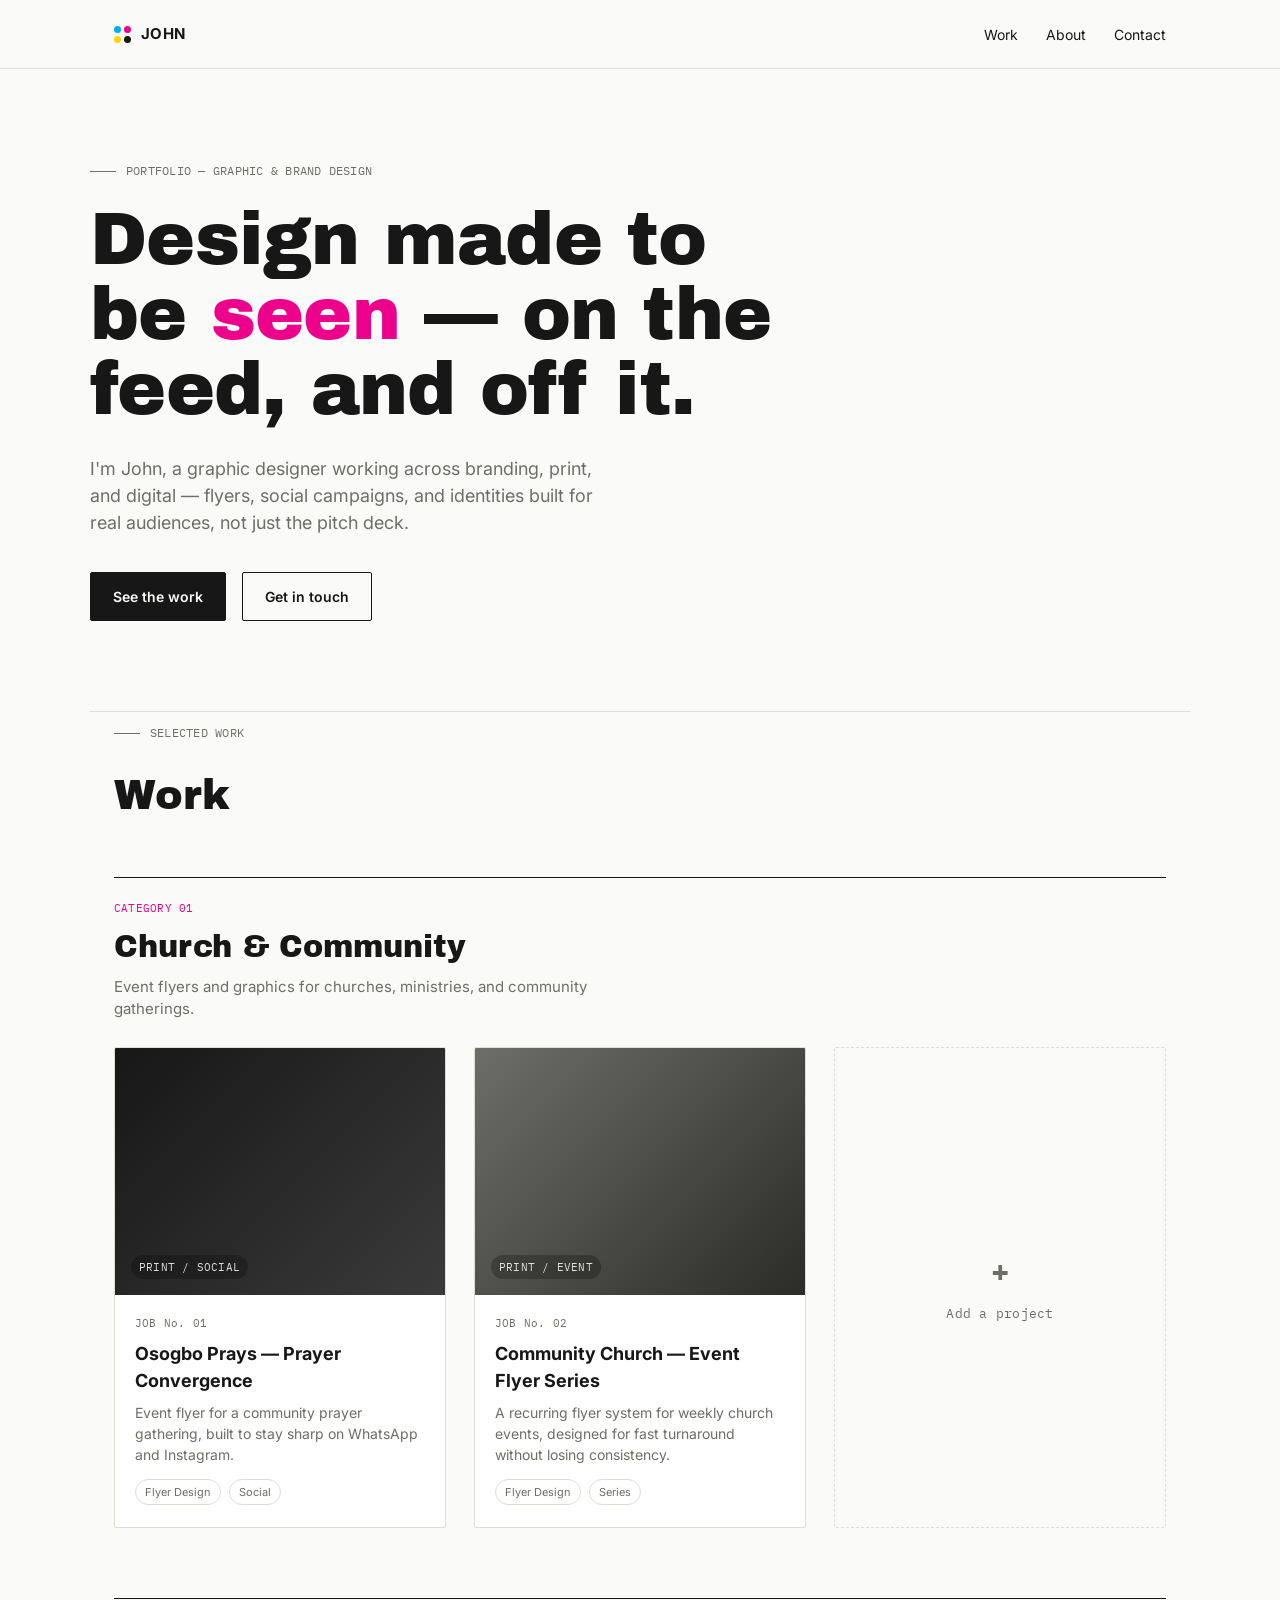
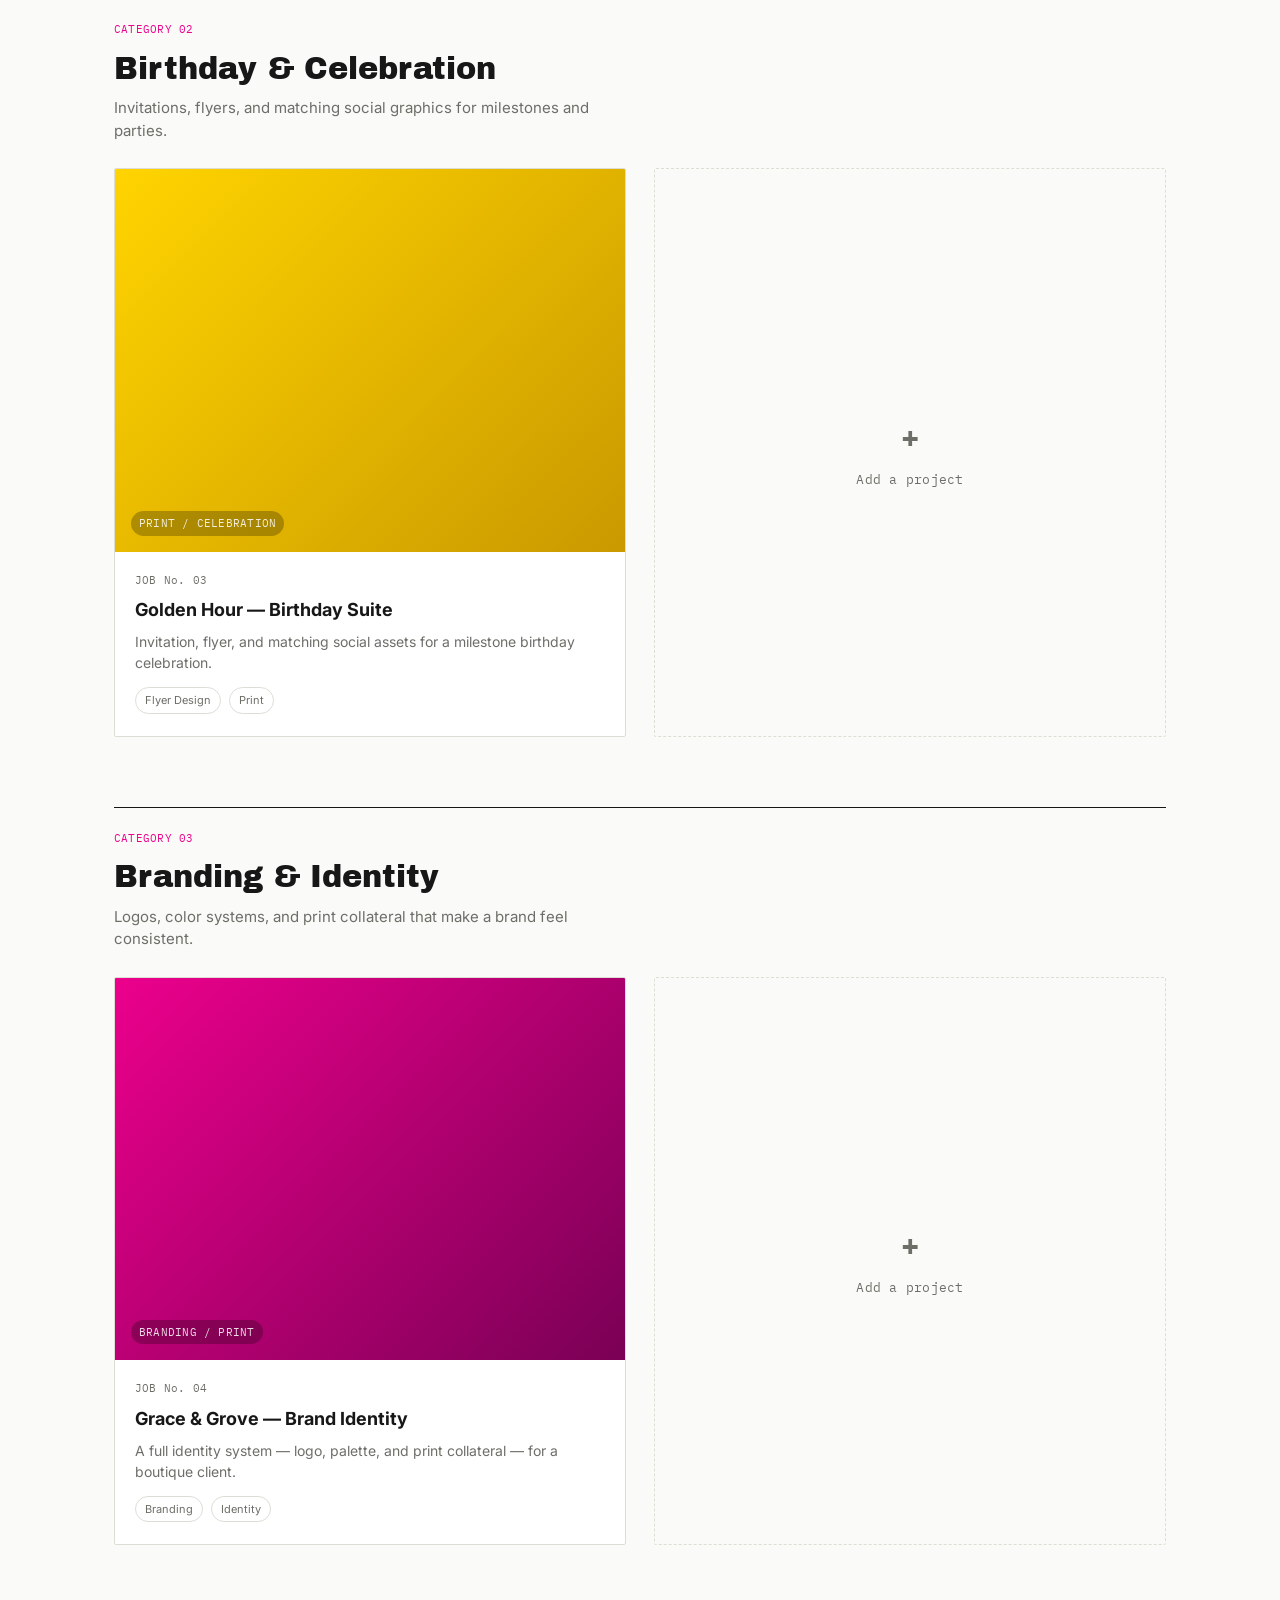
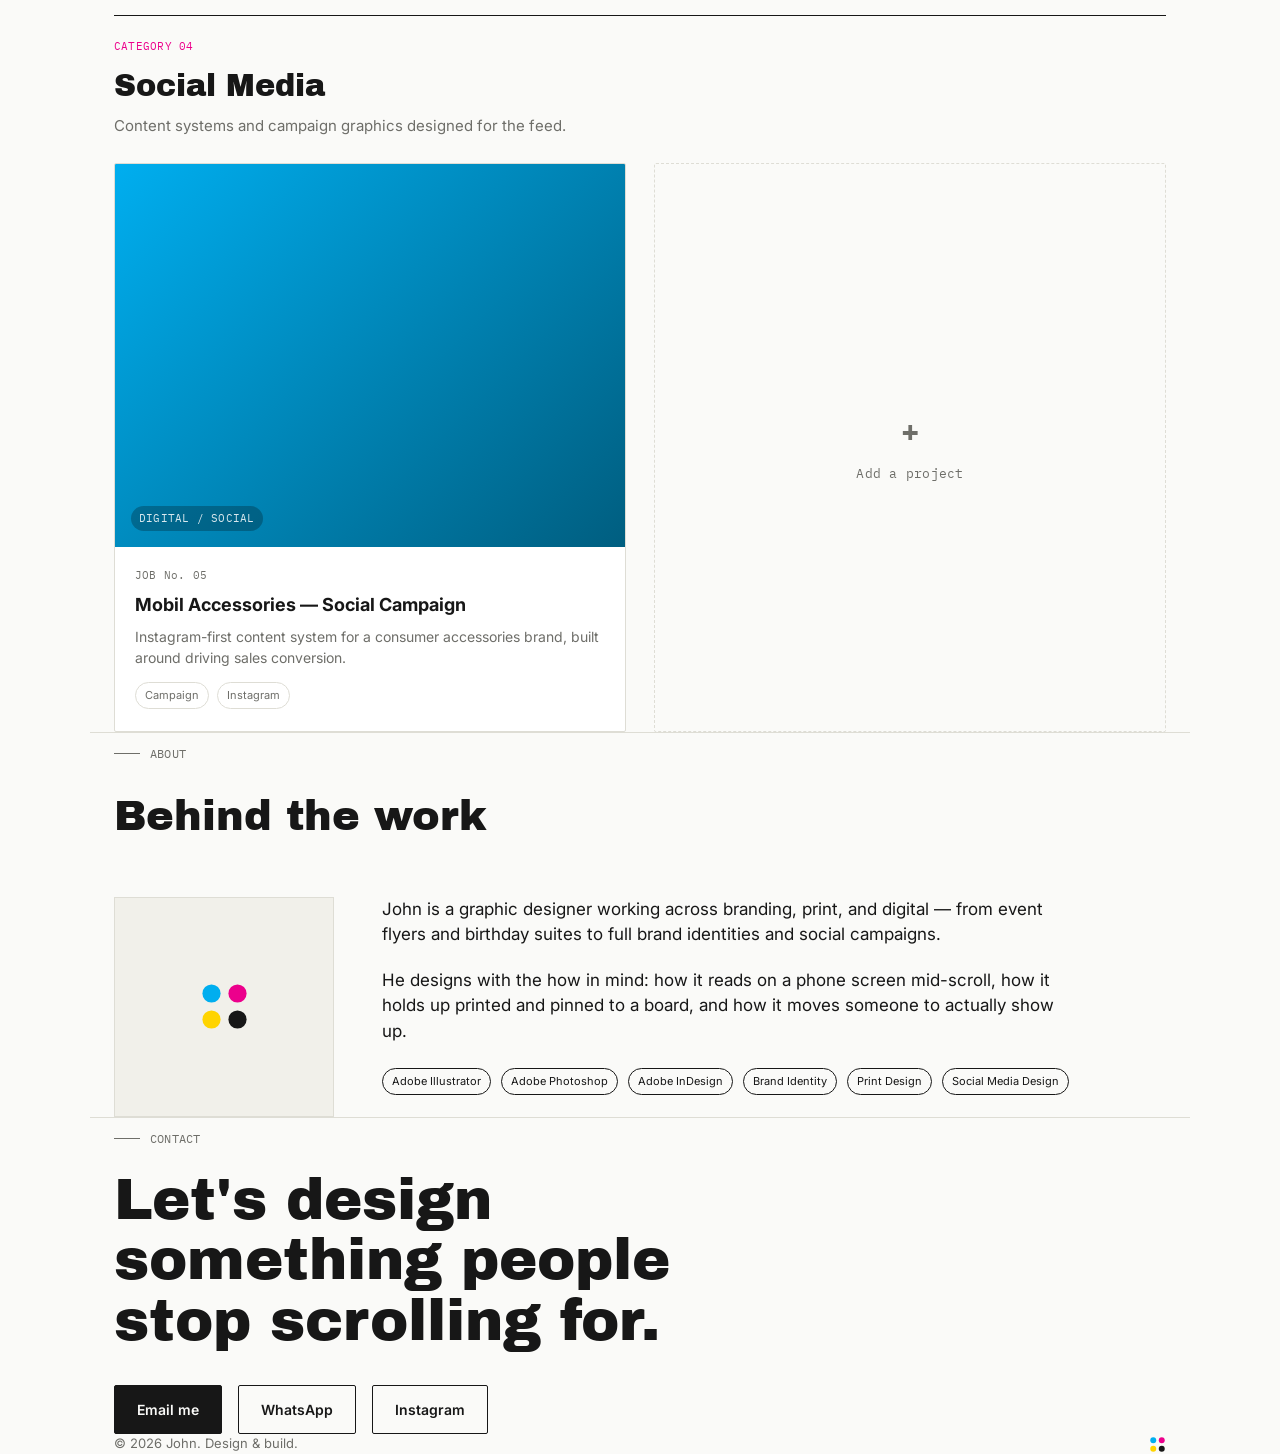
==== index.html @ c1305e9a "Add files via upload" ====
<!DOCTYPE html>
<html lang="en">
<head>
<meta charset="UTF-8">
<meta name="viewport" content="width=device-width, initial-scale=1.0">
<title>John — Graphic & Brand Design</title>
<meta name="description" content="Graphic design portfolio — branding, print, and digital work.">

<!--
  ============================================================
  HOW TO CUSTOMIZE THIS FILE — read me first
  ============================================================
  1. Search for "EDIT:" comments throughout this file — each one
     marks something you should personalize (your name, email,
     socials, project titles, bio).
  2. To swap a placeholder project block for a real image:
     find the <div class="thumb thumb--01"> (etc.) and replace it
     with <img src="images/your-file.jpg" alt="Project name">
     — put your image files in a folder named "images" next to
     this index.html file.
  3. To add more projects, copy one whole <article class="card">
     block and paste it before the "add project" card.
  4. Colors and fonts live at the top of the <style> section
     under :root — change the hex values there to re-theme
     the whole site at once.
  ============================================================
-->

<link rel="preconnect" href="https://fonts.googleapis.com">
<link rel="preconnect" href="https://fonts.gstatic.com" crossorigin>
<link href="https://fonts.googleapis.com/css2?family=Archivo+Black&family=Inter:wght@400;500;600;700&family=IBM+Plex+Mono:wght@400;500&display=swap" rel="stylesheet">

<style>
  :root {
    --paper: #FAFAF8;
    --paper-dim: #F1F0EA;
    --ink: #171717;
    --muted: #6E6E69;
    --line: #DEDDD5;
    --accent: #EC008C;   /* proof-magenta — primary interactive accent */
    --cyan: #00AEEF;
    --yellow: #FFD400;
    --key: #171717;
    --radius: 2px;
    --max: 1100px;
  }

  * { box-sizing: border-box; }
  html { scroll-behavior: smooth; }
  @media (prefers-reduced-motion: reduce) {
    html { scroll-behavior: auto; }
    *, *::before, *::after { animation-duration: 0.01ms !important; transition-duration: 0.01ms !important; }
  }

  body {
    margin: 0;
    background: var(--paper);
    color: var(--ink);
    font-family: 'Inter', sans-serif;
    font-size: 16px;
    line-height: 1.5;
    -webkit-font-smoothing: antialiased;
  }

  a { color: inherit; }
  a:focus-visible, button:focus-visible {
    outline: 2px solid var(--accent);
    outline-offset: 3px;
  }

  .wrap { max-width: var(--max); margin: 0 auto; padding: 0 24px; }

  .mono {
    font-family: 'IBM Plex Mono', monospace;
    letter-spacing: 0.02em;
  }

  /* ---------- CMYK dot mark (signature element) ---------- */
  .mark {
    display: inline-grid;
    grid-template-columns: repeat(2, 7px);
    grid-template-rows: repeat(2, 7px);
    gap: 3px;
    flex-shrink: 0;
  }
  .mark span { border-radius: 50%; display: block; width: 7px; height: 7px; }
  .mark span:nth-child(1) { background: var(--cyan); }
  .mark span:nth-child(2) { background: var(--accent); }
  .mark span:nth-child(3) { background: var(--yellow); }
  .mark span:nth-child(4) { background: var(--key); }

  /* ---------- header / nav ---------- */
  header {
    position: fixed;
    top: 0; left: 0; right: 0;
    z-index: 100;
    background: rgba(250,250,248,0.85);
    backdrop-filter: blur(6px);
    border-bottom: 1px solid var(--line);
  }
  .nav {
    display: flex;
    align-items: center;
    justify-content: space-between;
    height: 68px;
  }
  .wordmark {
    display: flex;
    align-items: center;
    gap: 10px;
    font-weight: 700;
    text-decoration: none;
    font-size: 15px;
    letter-spacing: 0.02em;
  }
  .nav-links {
    display: flex;
    gap: 28px;
    list-style: none;
    margin: 0; padding: 0;
  }
  .nav-links a {
    text-decoration: none;
    font-size: 14px;
    color: var(--ink);
    position: relative;
    padding-bottom: 3px;
  }
  .nav-links a::after {
    content: "";
    position: absolute;
    left: 0; right: 0; bottom: 0;
    height: 2px;
    background: var(--accent);
    transform: scaleX(0);
    transform-origin: left;
    transition: transform 0.25s ease;
  }
  .nav-links a:hover::after { transform: scaleX(1); }

  .nav-toggle {
    display: none;
    background: none;
    border: none;
    cursor: pointer;
    padding: 8px;
  }
  .nav-toggle span {
    display: block;
    width: 22px;
    height: 2px;
    background: var(--ink);
    margin: 5px 0;
    transition: transform 0.2s ease, opacity 0.2s ease;
  }

  @media (max-width: 720px) {
    .nav-links {
      position: fixed;
      top: 68px; left: 0; right: 0;
      background: var(--paper);
      border-bottom: 1px solid var(--line);
      flex-direction: column;
      gap: 0;
      max-height: 0;
      overflow: hidden;
      transition: max-height 0.25s ease;
    }
    .nav-links.open { max-height: 260px; }
    .nav-links a {
      display: block;
      padding: 16px 24px;
      border-bottom: 1px solid var(--line);
    }
    .nav-toggle { display: block; }
  }

  /* ---------- hero ---------- */
  .hero {
    padding: 150px 0 90px;
    border-bottom: 1px solid var(--line);
  }
  .eyebrow {
    font-size: 12px;
    color: var(--muted);
    text-transform: uppercase;
    display: flex;
    align-items: center;
    gap: 10px;
    margin-bottom: 22px;
  }
  .eyebrow::before {
    content: "";
    width: 26px; height: 1px;
    background: var(--muted);
  }
  h1.headline {
    font-family: 'Archivo Black', sans-serif;
    font-weight: 400;
    font-size: clamp(2.4rem, 6vw, 4.6rem);
    line-height: 1.02;
    letter-spacing: -0.01em;
    margin: 0 0 28px;
    max-width: 14ch;
  }
  h1.headline em {
    font-style: normal;
    color: var(--accent);
  }
  .hero-sub {
    max-width: 46ch;
    font-size: 18px;
    color: var(--muted);
    margin: 0 0 36px;
  }
  .hero-ctas { display: flex; gap: 16px; flex-wrap: wrap; }
  .btn {
    display: inline-flex;
    align-items: center;
    gap: 8px;
    padding: 13px 22px;
    text-decoration: none;
    font-size: 14px;
    font-weight: 600;
    border-radius: var(--radius);
    border: 1px solid var(--ink);
  }
  .btn--solid { background: var(--ink); color: var(--paper); }
  .btn--solid:hover { background: var(--accent); border-color: var(--accent); }
  .btn--ghost:hover { border-color: var(--accent); color: var(--accent); }

  /* ---------- section shell ---------- */
  section { padding: 90px 0; border-bottom: 1px solid var(--line); }
  .section-head { margin-bottom: 50px; }
  .section-head h2 {
    font-family: 'Archivo Black', sans-serif;
    font-weight: 400;
    font-size: clamp(1.8rem, 4vw, 2.6rem);
    margin: 12px 0 0;
  }

  /* ---------- work grid ---------- */
  .grid {
    display: grid;
    grid-template-columns: repeat(auto-fit, minmax(280px, 1fr));
    gap: 28px;
  }
  .card {
    position: relative;
    border: 1px solid var(--line);
    border-radius: var(--radius);
    overflow: hidden;
    background: #fff;
    opacity: 0;
    transform: translateY(16px);
    transition: opacity 0.5s ease, transform 0.5s ease, box-shadow 0.25s ease, border-color 0.25s ease;
  }
  .card.is-visible { opacity: 1; transform: translateY(0); }
  .card:hover { border-color: var(--ink); box-shadow: 0 10px 24px rgba(0,0,0,0.06); }

  /* EDIT: replace each .thumb div with <img src="images/yourfile.jpg" alt="..."> */
  .thumb {
    position: relative;
    aspect-ratio: 4 / 3;
    display: flex;
    align-items: flex-end;
    padding: 16px;
  }
  .thumb--01 { background: linear-gradient(135deg, #171717, #3a3a3a); }
  .thumb--02 { background: linear-gradient(135deg, #EC008C, #7a0055); }
  .thumb--03 { background: linear-gradient(135deg, #FFD400, #c99900); }
  .thumb--04 { background: linear-gradient(135deg, #00AEEF, #005e80); }
  .thumb--05 { background: linear-gradient(135deg, #6E6E69, #2b2b28); }

  .thumb-tag {
    font-size: 11px;
    color: rgba(255,255,255,0.85);
    background: rgba(0,0,0,0.25);
    padding: 4px 8px;
    border-radius: 20px;
  }

  /* crop marks — appear on hover, referencing print trim marks */
  .crop {
    position: absolute;
    width: 14px; height: 14px;
    opacity: 0;
    transition: opacity 0.25s ease;
  }
  .card:hover .crop { opacity: 0.9; }
  .crop--tl { top: 8px; left: 8px; border-top: 2px solid #fff; border-left: 2px solid #fff; }
  .crop--tr { top: 8px; right: 8px; border-top: 2px solid #fff; border-right: 2px solid #fff; }
  .crop--bl { bottom: 8px; left: 8px; border-bottom: 2px solid #fff; border-left: 2px solid #fff; }
  .crop--br { bottom: 8px; right: 8px; border-bottom: 2px solid #fff; border-right: 2px solid #fff; }

  .card-body { padding: 20px 20px 22px; }
  .job-no { font-size: 11px; color: var(--muted); display: block; margin-bottom: 8px; }
  .card h3 { font-size: 18px; margin: 0 0 8px; }
  .card p { font-size: 14px; color: var(--muted); margin: 0 0 14px; }
  .tags { display: flex; gap: 8px; flex-wrap: wrap; }
  .tag {
    font-size: 11px;
    padding: 4px 9px;
    border: 1px solid var(--line);
    border-radius: 20px;
    color: var(--muted);
  }

  /* empty-state "add project" card */
  .card--add {
    display: flex;
    align-items: center;
    justify-content: center;
    min-height: 240px;
    border: 1px dashed var(--line);
    background: transparent;
    color: var(--muted);
    text-align: center;
    padding: 24px;
  }
  .card--add:hover { border-color: var(--accent); color: var(--accent); }
  .card--add .plus {
    display: block;
    font-size: 28px;
    margin-bottom: 8px;
    font-family: 'Archivo Black', sans-serif;
  }

  /* ---------- about ---------- */
  .about-grid {
    display: grid;
    grid-template-columns: 220px 1fr;
    gap: 48px;
    align-items: start;
  }
  .portrait {
    aspect-ratio: 1;
    border: 1px solid var(--line);
    display: flex;
    align-items: center;
    justify-content: center;
    background: var(--paper-dim);
  }
  /* EDIT: replace .portrait contents with <img src="images/you.jpg" alt="John"> */
  .portrait .mark { transform: scale(2.6); }

  .about-bio p { font-size: 17px; max-width: 62ch; margin: 0 0 20px; }
  .skills { display: flex; gap: 10px; flex-wrap: wrap; margin-top: 24px; }
  .skills .tag { color: var(--ink); border-color: var(--ink); }

  @media (max-width: 640px) {
    .about-grid { grid-template-columns: 1fr; }
    .portrait { width: 140px; }
  }

  /* ---------- contact ---------- */
  .contact { border-bottom: none; }
  .contact h2.big {
    font-family: 'Archivo Black', sans-serif;
    font-weight: 400;
    font-size: clamp(2rem, 5.5vw, 3.6rem);
    line-height: 1.05;
    margin: 12px 0 34px;
    max-width: 16ch;
  }
  .contact-links { display: flex; gap: 16px; flex-wrap: wrap; }

  footer {
    padding: 28px 0;
    display: flex;
    align-items: center;
    justify-content: space-between;
    font-size: 13px;
    color: var(--muted);
  }
  footer .mark { transform: scale(0.85); }

  .reveal { opacity: 0; transform: translateY(16px); transition: opacity 0.5s ease, transform 0.5s ease; }
  .reveal.is-visible { opacity: 1; transform: translateY(0); }

  /* ---------- category sections ---------- */
  .category { margin-bottom: 70px; }
  .category:last-child { margin-bottom: 0; }
  .cat-head { margin-bottom: 26px; padding-top: 22px; border-top: 1px solid var(--ink); }
  .cat-label { font-size: 11px; color: var(--accent); display: block; margin-bottom: 8px; }
  .cat-title { font-family: 'Archivo Black', sans-serif; font-weight: 400; font-size: clamp(1.4rem, 3vw, 1.9rem); margin: 0 0 6px; }
  .cat-blurb { color: var(--muted); font-size: 15px; margin: 0; max-width: 56ch; }

  /* use this once your real images are in: makes <img> fill the card neatly */
  .card img { width: 100%; aspect-ratio: 4 / 3; object-fit: cover; display: block; }
</style>
</head>
<body>

<header>
  <nav class="nav wrap">
    <!-- EDIT: swap "John" for your full name / studio name if you'd like -->
    <a href="#" class="wordmark">
      <span class="mark"><span></span><span></span><span></span><span></span></span>
      JOHN
    </a>
    <ul class="nav-links" id="navLinks">
      <li><a href="#work">Work</a></li>
      <li><a href="#about">About</a></li>
      <li><a href="#contact">Contact</a></li>
    </ul>
    <button class="nav-toggle" id="navToggle" aria-label="Toggle menu" aria-expanded="false">
      <span></span><span></span><span></span>
    </button>
  </nav>
</header>

<main>
  <section class="hero wrap">
    <p class="eyebrow mono">PORTFOLIO — GRAPHIC & BRAND DESIGN</p>
    <!-- EDIT: your headline -->
    <h1 class="headline">Design made to be <em>seen</em> — on the feed, and off it.</h1>
    <p class="hero-sub">
      I'm John, a graphic designer working across branding, print, and digital —
      flyers, social campaigns, and identities built for real audiences, not
      just the pitch deck.
    </p>
    <div class="hero-ctas">
      <a href="#work" class="btn btn--solid">See the work</a>
      <a href="#contact" class="btn btn--ghost">Get in touch</a>
    </div>
  </section>

  <section id="work" class="wrap">
    <div class="section-head reveal">
      <p class="eyebrow mono">SELECTED WORK</p>
      <h2>Work</h2>
    </div>
    <!-- To add a new category: copy a whole <div class="category"> block, rename it, and edit the cards inside -->

    <!-- ======== CATEGORY: CATEGORY 01 ======== -->
    <div class="category" id="church">
      <div class="cat-head reveal">
        <span class="mono cat-label">CATEGORY 01</span>
        <h3 class="cat-title">Church & Community</h3>
        <p class="cat-blurb">Event flyers and graphics for churches, ministries, and community gatherings.</p>
      </div>
      <div class="grid">
        <!-- EDIT: project card — replace the thumb div with <img src="images/yourfile.jpg" alt="..."> -->
        <article class="card reveal">
          <div class="thumb thumb--01">
            <span class="crop crop--tl"></span><span class="crop crop--tr"></span>
            <span class="crop crop--bl"></span><span class="crop crop--br"></span>
            <span class="thumb-tag mono">PRINT / SOCIAL</span>
          </div>
          <div class="card-body">
            <span class="job-no mono">JOB No. 01</span>
            <h3>Osogbo Prays — Prayer Convergence</h3>
            <p>Event flyer for a community prayer gathering, built to stay sharp on WhatsApp and Instagram.</p>
            <div class="tags"><span class="tag">Flyer Design</span><span class="tag">Social</span></div>
          </div>
        </article>

        <!-- EDIT: project card — replace the thumb div with <img src="images/yourfile.jpg" alt="..."> -->
        <article class="card reveal">
          <div class="thumb thumb--05">
            <span class="crop crop--tl"></span><span class="crop crop--tr"></span>
            <span class="crop crop--bl"></span><span class="crop crop--br"></span>
            <span class="thumb-tag mono">PRINT / EVENT</span>
          </div>
          <div class="card-body">
            <span class="job-no mono">JOB No. 02</span>
            <h3>Community Church — Event Flyer Series</h3>
            <p>A recurring flyer system for weekly church events, designed for fast turnaround without losing consistency.</p>
            <div class="tags"><span class="tag">Flyer Design</span><span class="tag">Series</span></div>
          </div>
        </article>

        <!-- Copy a whole <article class="card"> block and paste it above this card to add a project -->
        <article class="card card--add reveal">
          <div>
            <span class="plus">+</span>
            <span class="mono" style="font-size:13px;">Add a project</span>
          </div>
        </article>
      </div>
    </div>

    <!-- ======== CATEGORY: CATEGORY 02 ======== -->
    <div class="category" id="birthday">
      <div class="cat-head reveal">
        <span class="mono cat-label">CATEGORY 02</span>
        <h3 class="cat-title">Birthday & Celebration</h3>
        <p class="cat-blurb">Invitations, flyers, and matching social graphics for milestones and parties.</p>
      </div>
      <div class="grid">
        <!-- EDIT: project card — replace the thumb div with <img src="images/yourfile.jpg" alt="..."> -->
        <article class="card reveal">
          <div class="thumb thumb--03">
            <span class="crop crop--tl"></span><span class="crop crop--tr"></span>
            <span class="crop crop--bl"></span><span class="crop crop--br"></span>
            <span class="thumb-tag mono">PRINT / CELEBRATION</span>
          </div>
          <div class="card-body">
            <span class="job-no mono">JOB No. 03</span>
            <h3>Golden Hour — Birthday Suite</h3>
            <p>Invitation, flyer, and matching social assets for a milestone birthday celebration.</p>
            <div class="tags"><span class="tag">Flyer Design</span><span class="tag">Print</span></div>
          </div>
        </article>

        <!-- Copy a whole <article class="card"> block and paste it above this card to add a project -->
        <article class="card card--add reveal">
          <div>
            <span class="plus">+</span>
            <span class="mono" style="font-size:13px;">Add a project</span>
          </div>
        </article>
      </div>
    </div>

    <!-- ======== CATEGORY: CATEGORY 03 ======== -->
    <div class="category" id="branding">
      <div class="cat-head reveal">
        <span class="mono cat-label">CATEGORY 03</span>
        <h3 class="cat-title">Branding & Identity</h3>
        <p class="cat-blurb">Logos, color systems, and print collateral that make a brand feel consistent.</p>
      </div>
      <div class="grid">
        <!-- EDIT: project card — replace the thumb div with <img src="images/yourfile.jpg" alt="..."> -->
        <article class="card reveal">
          <div class="thumb thumb--02">
            <span class="crop crop--tl"></span><span class="crop crop--tr"></span>
            <span class="crop crop--bl"></span><span class="crop crop--br"></span>
            <span class="thumb-tag mono">BRANDING / PRINT</span>
          </div>
          <div class="card-body">
            <span class="job-no mono">JOB No. 04</span>
            <h3>Grace & Grove — Brand Identity</h3>
            <p>A full identity system — logo, palette, and print collateral — for a boutique client.</p>
            <div class="tags"><span class="tag">Branding</span><span class="tag">Identity</span></div>
          </div>
        </article>

        <!-- Copy a whole <article class="card"> block and paste it above this card to add a project -->
        <article class="card card--add reveal">
          <div>
            <span class="plus">+</span>
            <span class="mono" style="font-size:13px;">Add a project</span>
          </div>
        </article>
      </div>
    </div>

    <!-- ======== CATEGORY: CATEGORY 04 ======== -->
    <div class="category" id="social">
      <div class="cat-head reveal">
        <span class="mono cat-label">CATEGORY 04</span>
        <h3 class="cat-title">Social Media</h3>
        <p class="cat-blurb">Content systems and campaign graphics designed for the feed.</p>
      </div>
      <div class="grid">
        <!-- EDIT: project card — replace the thumb div with <img src="images/yourfile.jpg" alt="..."> -->
        <article class="card reveal">
          <div class="thumb thumb--04">
            <span class="crop crop--tl"></span><span class="crop crop--tr"></span>
            <span class="crop crop--bl"></span><span class="crop crop--br"></span>
            <span class="thumb-tag mono">DIGITAL / SOCIAL</span>
          </div>
          <div class="card-body">
            <span class="job-no mono">JOB No. 05</span>
            <h3>Mobil Accessories — Social Campaign</h3>
            <p>Instagram-first content system for a consumer accessories brand, built around driving sales conversion.</p>
            <div class="tags"><span class="tag">Campaign</span><span class="tag">Instagram</span></div>
          </div>
        </article>

        <!-- Copy a whole <article class="card"> block and paste it above this card to add a project -->
        <article class="card card--add reveal">
          <div>
            <span class="plus">+</span>
            <span class="mono" style="font-size:13px;">Add a project</span>
          </div>
        </article>
      </div>
    </div>
  </section>

  <section id="about" class="wrap">
    <div class="section-head reveal">
      <p class="eyebrow mono">ABOUT</p>
      <h2>Behind the work</h2>
    </div>
    <div class="about-grid reveal">
      <div class="portrait">
        <!-- EDIT: replace this div's content with <img src="images/you.jpg" alt="John"> -->
        <span class="mark"><span></span><span></span><span></span><span></span></span>
      </div>
      <div class="about-bio">
        <!-- EDIT: your bio -->
        <p>
          John is a graphic designer working across branding, print, and
          digital — from event flyers and birthday suites to full brand
          identities and social campaigns.
        </p>
        <p>
          He designs with the how in mind: how it reads on a phone screen
          mid-scroll, how it holds up printed and pinned to a board, and how
          it moves someone to actually show up.
        </p>
        <div class="skills">
          <!-- EDIT: your tools / skills -->
          <span class="tag">Adobe Illustrator</span>
          <span class="tag">Adobe Photoshop</span>
          <span class="tag">Adobe InDesign</span>
          <span class="tag">Brand Identity</span>
          <span class="tag">Print Design</span>
          <span class="tag">Social Media Design</span>
        </div>
      </div>
    </div>
  </section>

  <section id="contact" class="contact wrap">
    <p class="eyebrow mono reveal">CONTACT</p>
    <h2 class="big reveal">Let's design something people stop scrolling for.</h2>
    <div class="contact-links reveal">
      <!-- EDIT: your real email, WhatsApp number, and Instagram handle -->
      <a class="btn btn--solid" href="mailto:hello@example.com">Email me</a>
      <a class="btn btn--ghost" href="https://wa.me/10000000000" target="_blank" rel="noopener">WhatsApp</a>
      <a class="btn btn--ghost" href="https://instagram.com/yourhandle" target="_blank" rel="noopener">Instagram</a>
    </div>
  </section>
</main>

<footer class="wrap">
  <span>© 2026 John. Design & build.</span>
  <span class="mark"><span></span><span></span><span></span><span></span></span>
</footer>

<script>
  // mobile nav toggle
  const navToggle = document.getElementById('navToggle');
  const navLinks = document.getElementById('navLinks');
  navToggle.addEventListener('click', () => {
    const isOpen = navLinks.classList.toggle('open');
    navToggle.setAttribute('aria-expanded', isOpen);
  });
  navLinks.querySelectorAll('a').forEach(link => {
    link.addEventListener('click', () => {
      navLinks.classList.remove('open');
      navToggle.setAttribute('aria-expanded', 'false');
    });
  });

  // scroll reveal
  const revealEls = document.querySelectorAll('.reveal');
  const prefersReduced = window.matchMedia('(prefers-reduced-motion: reduce)').matches;
  if (prefersReduced) {
    revealEls.forEach(el => el.classList.add('is-visible'));
  } else {
    const observer = new IntersectionObserver((entries) => {
      entries.forEach(entry => {
        if (entry.isIntersecting) {
          entry.target.classList.add('is-visible');
          observer.unobserve(entry.target);
        }
      });
    }, { threshold: 0.12 });
    revealEls.forEach(el => observer.observe(el));
  }
</script>

</body>
</html>
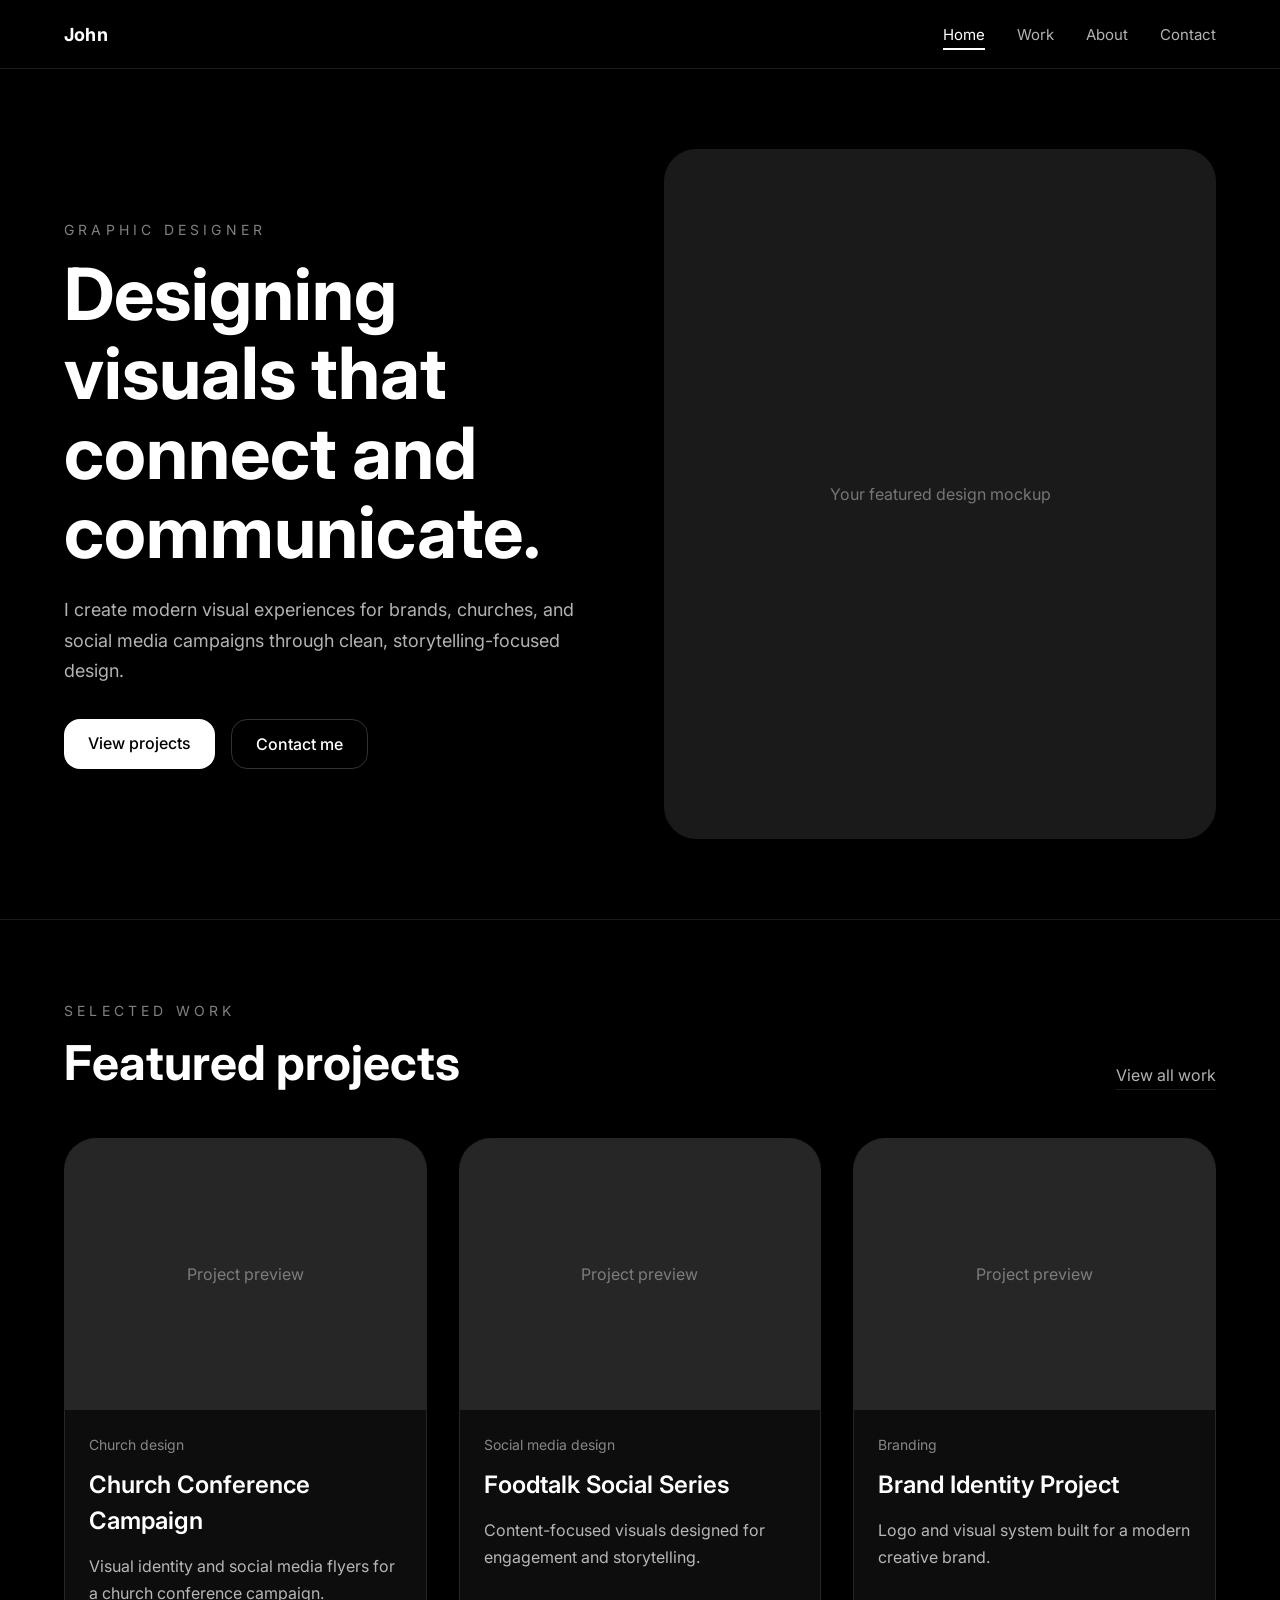
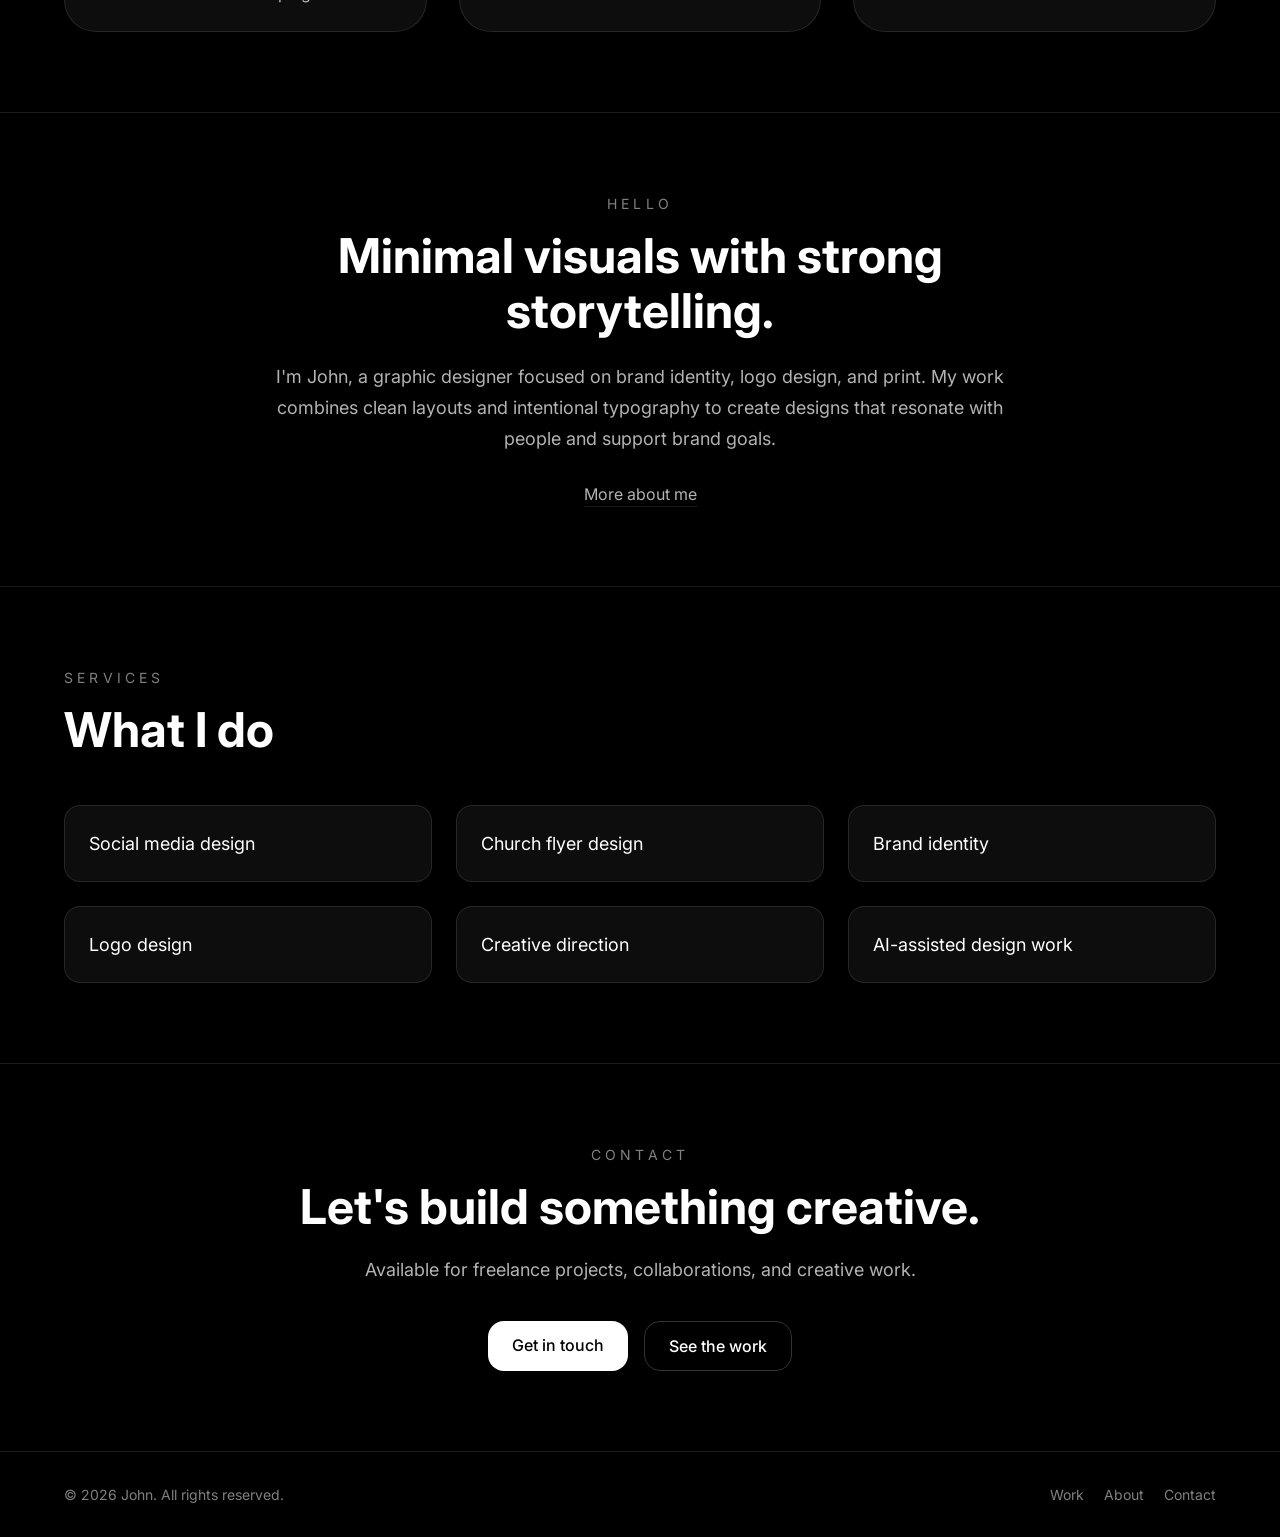
==== commit 18353ffb: "Add files via upload" ====
--- a/index.html
+++ b/index.html
@@ -3,668 +3,144 @@
 <head>
 <meta charset="UTF-8">
 <meta name="viewport" content="width=device-width, initial-scale=1.0">
-<title>John — Graphic & Brand Design</title>
-<meta name="description" content="Graphic design portfolio — branding, print, and digital work.">
-
-<!--
-  ============================================================
-  HOW TO CUSTOMIZE THIS FILE — read me first
-  ============================================================
-  1. Search for "EDIT:" comments throughout this file — each one
-     marks something you should personalize (your name, email,
-     socials, project titles, bio).
-  2. To swap a placeholder project block for a real image:
-     find the <div class="thumb thumb--01"> (etc.) and replace it
-     with <img src="images/your-file.jpg" alt="Project name">
-     — put your image files in a folder named "images" next to
-     this index.html file.
-  3. To add more projects, copy one whole <article class="card">
-     block and paste it before the "add project" card.
-  4. Colors and fonts live at the top of the <style> section
-     under :root — change the hex values there to re-theme
-     the whole site at once.
-  ============================================================
--->
-
+<title>John — Graphic Designer</title>
+<meta name="description" content="Graphic designer creating visuals for brands, churches, and social media campaigns.">
 <link rel="preconnect" href="https://fonts.googleapis.com">
 <link rel="preconnect" href="https://fonts.gstatic.com" crossorigin>
-<link href="https://fonts.googleapis.com/css2?family=Archivo+Black&family=Inter:wght@400;500;600;700&family=IBM+Plex+Mono:wght@400;500&display=swap" rel="stylesheet">
-
-<style>
-  :root {
-    --paper: #FAFAF8;
-    --paper-dim: #F1F0EA;
-    --ink: #171717;
-    --muted: #6E6E69;
-    --line: #DEDDD5;
-    --accent: #EC008C;   /* proof-magenta — primary interactive accent */
-    --cyan: #00AEEF;
-    --yellow: #FFD400;
-    --key: #171717;
-    --radius: 2px;
-    --max: 1100px;
-  }
-
-  * { box-sizing: border-box; }
-  html { scroll-behavior: smooth; }
-  @media (prefers-reduced-motion: reduce) {
-    html { scroll-behavior: auto; }
-    *, *::before, *::after { animation-duration: 0.01ms !important; transition-duration: 0.01ms !important; }
-  }
-
-  body {
-    margin: 0;
-    background: var(--paper);
-    color: var(--ink);
-    font-family: 'Inter', sans-serif;
-    font-size: 16px;
-    line-height: 1.5;
-    -webkit-font-smoothing: antialiased;
-  }
-
-  a { color: inherit; }
-  a:focus-visible, button:focus-visible {
-    outline: 2px solid var(--accent);
-    outline-offset: 3px;
-  }
-
-  .wrap { max-width: var(--max); margin: 0 auto; padding: 0 24px; }
-
-  .mono {
-    font-family: 'IBM Plex Mono', monospace;
-    letter-spacing: 0.02em;
-  }
-
-  /* ---------- CMYK dot mark (signature element) ---------- */
-  .mark {
-    display: inline-grid;
-    grid-template-columns: repeat(2, 7px);
-    grid-template-rows: repeat(2, 7px);
-    gap: 3px;
-    flex-shrink: 0;
-  }
-  .mark span { border-radius: 50%; display: block; width: 7px; height: 7px; }
-  .mark span:nth-child(1) { background: var(--cyan); }
-  .mark span:nth-child(2) { background: var(--accent); }
-  .mark span:nth-child(3) { background: var(--yellow); }
-  .mark span:nth-child(4) { background: var(--key); }
-
-  /* ---------- header / nav ---------- */
-  header {
-    position: fixed;
-    top: 0; left: 0; right: 0;
-    z-index: 100;
-    background: rgba(250,250,248,0.85);
-    backdrop-filter: blur(6px);
-    border-bottom: 1px solid var(--line);
-  }
-  .nav {
-    display: flex;
-    align-items: center;
-    justify-content: space-between;
-    height: 68px;
-  }
-  .wordmark {
-    display: flex;
-    align-items: center;
-    gap: 10px;
-    font-weight: 700;
-    text-decoration: none;
-    font-size: 15px;
-    letter-spacing: 0.02em;
-  }
-  .nav-links {
-    display: flex;
-    gap: 28px;
-    list-style: none;
-    margin: 0; padding: 0;
-  }
-  .nav-links a {
-    text-decoration: none;
-    font-size: 14px;
-    color: var(--ink);
-    position: relative;
-    padding-bottom: 3px;
-  }
-  .nav-links a::after {
-    content: "";
-    position: absolute;
-    left: 0; right: 0; bottom: 0;
-    height: 2px;
-    background: var(--accent);
-    transform: scaleX(0);
-    transform-origin: left;
-    transition: transform 0.25s ease;
-  }
-  .nav-links a:hover::after { transform: scaleX(1); }
-
-  .nav-toggle {
-    display: none;
-    background: none;
-    border: none;
-    cursor: pointer;
-    padding: 8px;
-  }
-  .nav-toggle span {
-    display: block;
-    width: 22px;
-    height: 2px;
-    background: var(--ink);
-    margin: 5px 0;
-    transition: transform 0.2s ease, opacity 0.2s ease;
-  }
-
-  @media (max-width: 720px) {
-    .nav-links {
-      position: fixed;
-      top: 68px; left: 0; right: 0;
-      background: var(--paper);
-      border-bottom: 1px solid var(--line);
-      flex-direction: column;
-      gap: 0;
-      max-height: 0;
-      overflow: hidden;
-      transition: max-height 0.25s ease;
-    }
-    .nav-links.open { max-height: 260px; }
-    .nav-links a {
-      display: block;
-      padding: 16px 24px;
-      border-bottom: 1px solid var(--line);
-    }
-    .nav-toggle { display: block; }
-  }
-
-  /* ---------- hero ---------- */
-  .hero {
-    padding: 150px 0 90px;
-    border-bottom: 1px solid var(--line);
-  }
-  .eyebrow {
-    font-size: 12px;
-    color: var(--muted);
-    text-transform: uppercase;
-    display: flex;
-    align-items: center;
-    gap: 10px;
-    margin-bottom: 22px;
-  }
-  .eyebrow::before {
-    content: "";
-    width: 26px; height: 1px;
-    background: var(--muted);
-  }
-  h1.headline {
-    font-family: 'Archivo Black', sans-serif;
-    font-weight: 400;
-    font-size: clamp(2.4rem, 6vw, 4.6rem);
-    line-height: 1.02;
-    letter-spacing: -0.01em;
-    margin: 0 0 28px;
-    max-width: 14ch;
-  }
-  h1.headline em {
-    font-style: normal;
-    color: var(--accent);
-  }
-  .hero-sub {
-    max-width: 46ch;
-    font-size: 18px;
-    color: var(--muted);
-    margin: 0 0 36px;
-  }
-  .hero-ctas { display: flex; gap: 16px; flex-wrap: wrap; }
-  .btn {
-    display: inline-flex;
-    align-items: center;
-    gap: 8px;
-    padding: 13px 22px;
-    text-decoration: none;
-    font-size: 14px;
-    font-weight: 600;
-    border-radius: var(--radius);
-    border: 1px solid var(--ink);
-  }
-  .btn--solid { background: var(--ink); color: var(--paper); }
-  .btn--solid:hover { background: var(--accent); border-color: var(--accent); }
-  .btn--ghost:hover { border-color: var(--accent); color: var(--accent); }
-
-  /* ---------- section shell ---------- */
-  section { padding: 90px 0; border-bottom: 1px solid var(--line); }
-  .section-head { margin-bottom: 50px; }
-  .section-head h2 {
-    font-family: 'Archivo Black', sans-serif;
-    font-weight: 400;
-    font-size: clamp(1.8rem, 4vw, 2.6rem);
-    margin: 12px 0 0;
-  }
-
-  /* ---------- work grid ---------- */
-  .grid {
-    display: grid;
-    grid-template-columns: repeat(auto-fit, minmax(280px, 1fr));
-    gap: 28px;
-  }
-  .card {
-    position: relative;
-    border: 1px solid var(--line);
-    border-radius: var(--radius);
-    overflow: hidden;
-    background: #fff;
-    opacity: 0;
-    transform: translateY(16px);
-    transition: opacity 0.5s ease, transform 0.5s ease, box-shadow 0.25s ease, border-color 0.25s ease;
-  }
-  .card.is-visible { opacity: 1; transform: translateY(0); }
-  .card:hover { border-color: var(--ink); box-shadow: 0 10px 24px rgba(0,0,0,0.06); }
-
-  /* EDIT: replace each .thumb div with <img src="images/yourfile.jpg" alt="..."> */
-  .thumb {
-    position: relative;
-    aspect-ratio: 4 / 3;
-    display: flex;
-    align-items: flex-end;
-    padding: 16px;
-  }
-  .thumb--01 { background: linear-gradient(135deg, #171717, #3a3a3a); }
-  .thumb--02 { background: linear-gradient(135deg, #EC008C, #7a0055); }
-  .thumb--03 { background: linear-gradient(135deg, #FFD400, #c99900); }
-  .thumb--04 { background: linear-gradient(135deg, #00AEEF, #005e80); }
-  .thumb--05 { background: linear-gradient(135deg, #6E6E69, #2b2b28); }
-
-  .thumb-tag {
-    font-size: 11px;
-    color: rgba(255,255,255,0.85);
-    background: rgba(0,0,0,0.25);
-    padding: 4px 8px;
-    border-radius: 20px;
-  }
-
-  /* crop marks — appear on hover, referencing print trim marks */
-  .crop {
-    position: absolute;
-    width: 14px; height: 14px;
-    opacity: 0;
-    transition: opacity 0.25s ease;
-  }
-  .card:hover .crop { opacity: 0.9; }
-  .crop--tl { top: 8px; left: 8px; border-top: 2px solid #fff; border-left: 2px solid #fff; }
-  .crop--tr { top: 8px; right: 8px; border-top: 2px solid #fff; border-right: 2px solid #fff; }
-  .crop--bl { bottom: 8px; left: 8px; border-bottom: 2px solid #fff; border-left: 2px solid #fff; }
-  .crop--br { bottom: 8px; right: 8px; border-bottom: 2px solid #fff; border-right: 2px solid #fff; }
-
-  .card-body { padding: 20px 20px 22px; }
-  .job-no { font-size: 11px; color: var(--muted); display: block; margin-bottom: 8px; }
-  .card h3 { font-size: 18px; margin: 0 0 8px; }
-  .card p { font-size: 14px; color: var(--muted); margin: 0 0 14px; }
-  .tags { display: flex; gap: 8px; flex-wrap: wrap; }
-  .tag {
-    font-size: 11px;
-    padding: 4px 9px;
-    border: 1px solid var(--line);
-    border-radius: 20px;
-    color: var(--muted);
-  }
-
-  /* empty-state "add project" card */
-  .card--add {
-    display: flex;
-    align-items: center;
-    justify-content: center;
-    min-height: 240px;
-    border: 1px dashed var(--line);
-    background: transparent;
-    color: var(--muted);
-    text-align: center;
-    padding: 24px;
-  }
-  .card--add:hover { border-color: var(--accent); color: var(--accent); }
-  .card--add .plus {
-    display: block;
-    font-size: 28px;
-    margin-bottom: 8px;
-    font-family: 'Archivo Black', sans-serif;
-  }
-
-  /* ---------- about ---------- */
-  .about-grid {
-    display: grid;
-    grid-template-columns: 220px 1fr;
-    gap: 48px;
-    align-items: start;
-  }
-  .portrait {
-    aspect-ratio: 1;
-    border: 1px solid var(--line);
-    display: flex;
-    align-items: center;
-    justify-content: center;
-    background: var(--paper-dim);
-  }
-  /* EDIT: replace .portrait contents with <img src="images/you.jpg" alt="John"> */
-  .portrait .mark { transform: scale(2.6); }
-
-  .about-bio p { font-size: 17px; max-width: 62ch; margin: 0 0 20px; }
-  .skills { display: flex; gap: 10px; flex-wrap: wrap; margin-top: 24px; }
-  .skills .tag { color: var(--ink); border-color: var(--ink); }
-
-  @media (max-width: 640px) {
-    .about-grid { grid-template-columns: 1fr; }
-    .portrait { width: 140px; }
-  }
-
-  /* ---------- contact ---------- */
-  .contact { border-bottom: none; }
-  .contact h2.big {
-    font-family: 'Archivo Black', sans-serif;
-    font-weight: 400;
-    font-size: clamp(2rem, 5.5vw, 3.6rem);
-    line-height: 1.05;
-    margin: 12px 0 34px;
-    max-width: 16ch;
-  }
-  .contact-links { display: flex; gap: 16px; flex-wrap: wrap; }
-
-  footer {
-    padding: 28px 0;
-    display: flex;
-    align-items: center;
-    justify-content: space-between;
-    font-size: 13px;
-    color: var(--muted);
-  }
-  footer .mark { transform: scale(0.85); }
-
-  .reveal { opacity: 0; transform: translateY(16px); transition: opacity 0.5s ease, transform 0.5s ease; }
-  .reveal.is-visible { opacity: 1; transform: translateY(0); }
-
-  /* ---------- category sections ---------- */
-  .category { margin-bottom: 70px; }
-  .category:last-child { margin-bottom: 0; }
-  .cat-head { margin-bottom: 26px; padding-top: 22px; border-top: 1px solid var(--ink); }
-  .cat-label { font-size: 11px; color: var(--accent); display: block; margin-bottom: 8px; }
-  .cat-title { font-family: 'Archivo Black', sans-serif; font-weight: 400; font-size: clamp(1.4rem, 3vw, 1.9rem); margin: 0 0 6px; }
-  .cat-blurb { color: var(--muted); font-size: 15px; margin: 0; max-width: 56ch; }
-
-  /* use this once your real images are in: makes <img> fill the card neatly */
-  .card img { width: 100%; aspect-ratio: 4 / 3; object-fit: cover; display: block; }
-</style>
+<link href="https://fonts.googleapis.com/css2?family=Inter:wght@400;500;600;700&display=swap" rel="stylesheet">
+<link rel="stylesheet" href="style.css">
 </head>
 <body>
-
-<header>
-  <nav class="nav wrap">
-    <!-- EDIT: swap "John" for your full name / studio name if you'd like -->
-    <a href="#" class="wordmark">
-      <span class="mark"><span></span><span></span><span></span><span></span></span>
-      JOHN
-    </a>
+<header class="site-header">
+  <nav class="nav">
+    <!-- EDIT: your name or studio name -->
+    <a href="index.html" class="brand">John</a>
     <ul class="nav-links" id="navLinks">
-      <li><a href="#work">Work</a></li>
-      <li><a href="#about">About</a></li>
-      <li><a href="#contact">Contact</a></li>
+      <li><a href="index.html" aria-current="page">Home</a></li>
+      <li><a href="work.html">Work</a></li>
+      <li><a href="about.html">About</a></li>
+      <li><a href="contact.html">Contact</a></li>
     </ul>
-    <button class="nav-toggle" id="navToggle" aria-label="Toggle menu" aria-expanded="false">
-      <span></span><span></span><span></span>
-    </button>
+    <button class="nav-toggle" id="navToggle" aria-label="Toggle menu" aria-expanded="false"><span></span><span></span><span></span></button>
   </nav>
 </header>
+<main>
 
-<main>
-  <section class="hero wrap">
-    <p class="eyebrow mono">PORTFOLIO — GRAPHIC & BRAND DESIGN</p>
-    <!-- EDIT: your headline -->
-    <h1 class="headline">Design made to be <em>seen</em> — on the feed, and off it.</h1>
-    <p class="hero-sub">
-      I'm John, a graphic designer working across branding, print, and digital —
-      flyers, social campaigns, and identities built for real audiences, not
-      just the pitch deck.
-    </p>
-    <div class="hero-ctas">
-      <a href="#work" class="btn btn--solid">See the work</a>
-      <a href="#contact" class="btn btn--ghost">Get in touch</a>
-    </div>
-  </section>
-
-  <section id="work" class="wrap">
-    <div class="section-head reveal">
-      <p class="eyebrow mono">SELECTED WORK</p>
-      <h2>Work</h2>
-    </div>
-    <!-- To add a new category: copy a whole <div class="category"> block, rename it, and edit the cards inside -->
-
-    <!-- ======== CATEGORY: CATEGORY 01 ======== -->
-    <div class="category" id="church">
-      <div class="cat-head reveal">
-        <span class="mono cat-label">CATEGORY 01</span>
-        <h3 class="cat-title">Church & Community</h3>
-        <p class="cat-blurb">Event flyers and graphics for churches, ministries, and community gatherings.</p>
-      </div>
-      <div class="grid">
-        <!-- EDIT: project card — replace the thumb div with <img src="images/yourfile.jpg" alt="..."> -->
-        <article class="card reveal">
-          <div class="thumb thumb--01">
-            <span class="crop crop--tl"></span><span class="crop crop--tr"></span>
-            <span class="crop crop--bl"></span><span class="crop crop--br"></span>
-            <span class="thumb-tag mono">PRINT / SOCIAL</span>
-          </div>
-          <div class="card-body">
-            <span class="job-no mono">JOB No. 01</span>
-            <h3>Osogbo Prays — Prayer Convergence</h3>
-            <p>Event flyer for a community prayer gathering, built to stay sharp on WhatsApp and Instagram.</p>
-            <div class="tags"><span class="tag">Flyer Design</span><span class="tag">Social</span></div>
-          </div>
-        </article>
-
-        <!-- EDIT: project card — replace the thumb div with <img src="images/yourfile.jpg" alt="..."> -->
-        <article class="card reveal">
-          <div class="thumb thumb--05">
-            <span class="crop crop--tl"></span><span class="crop crop--tr"></span>
-            <span class="crop crop--bl"></span><span class="crop crop--br"></span>
-            <span class="thumb-tag mono">PRINT / EVENT</span>
-          </div>
-          <div class="card-body">
-            <span class="job-no mono">JOB No. 02</span>
-            <h3>Community Church — Event Flyer Series</h3>
-            <p>A recurring flyer system for weekly church events, designed for fast turnaround without losing consistency.</p>
-            <div class="tags"><span class="tag">Flyer Design</span><span class="tag">Series</span></div>
-          </div>
-        </article>
-
-        <!-- Copy a whole <article class="card"> block and paste it above this card to add a project -->
-        <article class="card card--add reveal">
-          <div>
-            <span class="plus">+</span>
-            <span class="mono" style="font-size:13px;">Add a project</span>
-          </div>
-        </article>
+<!-- Hero -->
+<section class="hero">
+  <div class="inner hero-grid">
+    <div>
+      <p class="label">Graphic designer</p>
+      <!-- EDIT: your headline -->
+      <h1>Designing visuals that connect and communicate.</h1>
+      <p class="lead">I create modern visual experiences for brands, churches, and social media campaigns through clean, storytelling-focused design.</p>
+      <div class="btn-row" style="margin-top:32px;">
+        <a href="work.html" class="btn btn--solid">View projects</a>
+        <a href="contact.html" class="btn btn--line">Contact me</a>
       </div>
     </div>
+    <div class="hero-media media">
+      <!-- EDIT: replace with <img src="images/featured.jpg" alt="Featured design"> -->
+      <div class="placeholder">Your featured design mockup</div>
+    </div>
+  </div>
+</section>
 
-    <!-- ======== CATEGORY: CATEGORY 02 ======== -->
-    <div class="category" id="birthday">
-      <div class="cat-head reveal">
-        <span class="mono cat-label">CATEGORY 02</span>
-        <h3 class="cat-title">Birthday & Celebration</h3>
-        <p class="cat-blurb">Invitations, flyers, and matching social graphics for milestones and parties.</p>
+<!-- Selected work -->
+<section>
+  <div class="inner">
+    <div class="section-head">
+      <div>
+        <p class="label">Selected work</p>
+        <h2>Featured projects</h2>
       </div>
-      <div class="grid">
-        <!-- EDIT: project card — replace the thumb div with <img src="images/yourfile.jpg" alt="..."> -->
-        <article class="card reveal">
-          <div class="thumb thumb--03">
-            <span class="crop crop--tl"></span><span class="crop crop--tr"></span>
-            <span class="crop crop--bl"></span><span class="crop crop--br"></span>
-            <span class="thumb-tag mono">PRINT / CELEBRATION</span>
-          </div>
-          <div class="card-body">
-            <span class="job-no mono">JOB No. 03</span>
-            <h3>Golden Hour — Birthday Suite</h3>
-            <p>Invitation, flyer, and matching social assets for a milestone birthday celebration.</p>
-            <div class="tags"><span class="tag">Flyer Design</span><span class="tag">Print</span></div>
-          </div>
-        </article>
+      <a href="work.html" class="text-link">View all work</a>
+    </div>
+    <div class="grid-3">
+      <!-- EDIT: project card — swap the placeholder for <img src="images/church-conference-campaign.jpg" alt="Church Conference Campaign"> -->
+      <a class="project" href="case-study-church-conference-campaign.html" data-category="church">
+        <div class="media"><div class="placeholder">Project preview</div></div>
+        <div class="project-body">
+          <p class="project-cat">Church design</p>
+          <h3>Church Conference Campaign</h3>
+          <p class="desc">Visual identity and social media flyers for a church conference campaign.</p>
+        </div>
+      </a>
 
-        <!-- Copy a whole <article class="card"> block and paste it above this card to add a project -->
-        <article class="card card--add reveal">
-          <div>
-            <span class="plus">+</span>
-            <span class="mono" style="font-size:13px;">Add a project</span>
-          </div>
-        </article>
-      </div>
+      <!-- EDIT: project card — swap the placeholder for <img src="images/foodtalk-social-series.jpg" alt="Foodtalk Social Series"> -->
+      <a class="project" href="case-study-foodtalk-social-series.html" data-category="social">
+        <div class="media"><div class="placeholder">Project preview</div></div>
+        <div class="project-body">
+          <p class="project-cat">Social media design</p>
+          <h3>Foodtalk Social Series</h3>
+          <p class="desc">Content-focused visuals designed for engagement and storytelling.</p>
+        </div>
+      </a>
+
+      <!-- EDIT: project card — swap the placeholder for <img src="images/brand-identity-project.jpg" alt="Brand Identity Project"> -->
+      <a class="project" href="case-study-brand-identity-project.html" data-category="branding">
+        <div class="media"><div class="placeholder">Project preview</div></div>
+        <div class="project-body">
+          <p class="project-cat">Branding</p>
+          <h3>Brand Identity Project</h3>
+          <p class="desc">Logo and visual system built for a modern creative brand.</p>
+        </div>
+      </a>
     </div>
+  </div>
+</section>
 
-    <!-- ======== CATEGORY: CATEGORY 03 ======== -->
-    <div class="category" id="branding">
-      <div class="cat-head reveal">
-        <span class="mono cat-label">CATEGORY 03</span>
-        <h3 class="cat-title">Branding & Identity</h3>
-        <p class="cat-blurb">Logos, color systems, and print collateral that make a brand feel consistent.</p>
-      </div>
-      <div class="grid">
-        <!-- EDIT: project card — replace the thumb div with <img src="images/yourfile.jpg" alt="..."> -->
-        <article class="card reveal">
-          <div class="thumb thumb--02">
-            <span class="crop crop--tl"></span><span class="crop crop--tr"></span>
-            <span class="crop crop--bl"></span><span class="crop crop--br"></span>
-            <span class="thumb-tag mono">BRANDING / PRINT</span>
-          </div>
-          <div class="card-body">
-            <span class="job-no mono">JOB No. 04</span>
-            <h3>Grace & Grove — Brand Identity</h3>
-            <p>A full identity system — logo, palette, and print collateral — for a boutique client.</p>
-            <div class="tags"><span class="tag">Branding</span><span class="tag">Identity</span></div>
-          </div>
-        </article>
+<!-- Short introduction -->
+<section>
+  <div class="inner--narrow center">
+    <p class="label">Hello</p>
+    <h2 style="margin-bottom:24px;">Minimal visuals with strong storytelling.</h2>
+    <!-- EDIT: your short introduction -->
+    <p class="lead" style="margin-bottom:28px;">I'm John, a graphic designer focused on brand identity, logo design, and print. My work combines clean layouts and intentional typography to create designs that resonate with people and support brand goals.</p>
+    <a href="about.html" class="text-link">More about me</a>
+  </div>
+</section>
 
-        <!-- Copy a whole <article class="card"> block and paste it above this card to add a project -->
-        <article class="card card--add reveal">
-          <div>
-            <span class="plus">+</span>
-            <span class="mono" style="font-size:13px;">Add a project</span>
-          </div>
-        </article>
-      </div>
+<!-- Services -->
+<section>
+  <div class="inner">
+    <p class="label">Services</p>
+    <h2 style="margin-bottom:48px;">What I do</h2>
+    <div class="grid-services">
+      <!-- EDIT: your services -->
+      <div class="service">Social media design</div>
+      <div class="service">Church flyer design</div>
+      <div class="service">Brand identity</div>
+      <div class="service">Logo design</div>
+      <div class="service">Creative direction</div>
+      <div class="service">AI-assisted design work</div>
     </div>
+  </div>
+</section>
 
-    <!-- ======== CATEGORY: CATEGORY 04 ======== -->
-    <div class="category" id="social">
-      <div class="cat-head reveal">
-        <span class="mono cat-label">CATEGORY 04</span>
-        <h3 class="cat-title">Social Media</h3>
-        <p class="cat-blurb">Content systems and campaign graphics designed for the feed.</p>
-      </div>
-      <div class="grid">
-        <!-- EDIT: project card — replace the thumb div with <img src="images/yourfile.jpg" alt="..."> -->
-        <article class="card reveal">
-          <div class="thumb thumb--04">
-            <span class="crop crop--tl"></span><span class="crop crop--tr"></span>
-            <span class="crop crop--bl"></span><span class="crop crop--br"></span>
-            <span class="thumb-tag mono">DIGITAL / SOCIAL</span>
-          </div>
-          <div class="card-body">
-            <span class="job-no mono">JOB No. 05</span>
-            <h3>Mobil Accessories — Social Campaign</h3>
-            <p>Instagram-first content system for a consumer accessories brand, built around driving sales conversion.</p>
-            <div class="tags"><span class="tag">Campaign</span><span class="tag">Instagram</span></div>
-          </div>
-        </article>
-
-        <!-- Copy a whole <article class="card"> block and paste it above this card to add a project -->
-        <article class="card card--add reveal">
-          <div>
-            <span class="plus">+</span>
-            <span class="mono" style="font-size:13px;">Add a project</span>
-          </div>
-        </article>
-      </div>
+<!-- Call to action -->
+<section class="cta last">
+  <div class="inner--narrow center">
+    <p class="label">Contact</p>
+    <h2>Let's build something creative.</h2>
+    <p class="lead">Available for freelance projects, collaborations, and creative work.</p>
+    <div class="btn-row">
+      <a href="contact.html" class="btn btn--solid">Get in touch</a>
+      <a href="work.html" class="btn btn--line">See the work</a>
     </div>
-  </section>
-
-  <section id="about" class="wrap">
-    <div class="section-head reveal">
-      <p class="eyebrow mono">ABOUT</p>
-      <h2>Behind the work</h2>
+  </div>
+</section>
+</main>
+<footer>
+  <div class="footer-inner">
+    <span>© 2026 John. All rights reserved.</span>
+    <div class="footer-links">
+      <a href="work.html">Work</a>
+      <a href="about.html">About</a>
+      <a href="contact.html">Contact</a>
     </div>
-    <div class="about-grid reveal">
-      <div class="portrait">
-        <!-- EDIT: replace this div's content with <img src="images/you.jpg" alt="John"> -->
-        <span class="mark"><span></span><span></span><span></span><span></span></span>
-      </div>
-      <div class="about-bio">
-        <!-- EDIT: your bio -->
-        <p>
-          John is a graphic designer working across branding, print, and
-          digital — from event flyers and birthday suites to full brand
-          identities and social campaigns.
-        </p>
-        <p>
-          He designs with the how in mind: how it reads on a phone screen
-          mid-scroll, how it holds up printed and pinned to a board, and how
-          it moves someone to actually show up.
-        </p>
-        <div class="skills">
-          <!-- EDIT: your tools / skills -->
-          <span class="tag">Adobe Illustrator</span>
-          <span class="tag">Adobe Photoshop</span>
-          <span class="tag">Adobe InDesign</span>
-          <span class="tag">Brand Identity</span>
-          <span class="tag">Print Design</span>
-          <span class="tag">Social Media Design</span>
-        </div>
-      </div>
-    </div>
-  </section>
-
-  <section id="contact" class="contact wrap">
-    <p class="eyebrow mono reveal">CONTACT</p>
-    <h2 class="big reveal">Let's design something people stop scrolling for.</h2>
-    <div class="contact-links reveal">
-      <!-- EDIT: your real email, WhatsApp number, and Instagram handle -->
-      <a class="btn btn--solid" href="mailto:hello@example.com">Email me</a>
-      <a class="btn btn--ghost" href="https://wa.me/10000000000" target="_blank" rel="noopener">WhatsApp</a>
-      <a class="btn btn--ghost" href="https://instagram.com/yourhandle" target="_blank" rel="noopener">Instagram</a>
-    </div>
-  </section>
-</main>
-
-<footer class="wrap">
-  <span>© 2026 John. Design & build.</span>
-  <span class="mark"><span></span><span></span><span></span><span></span></span>
+  </div>
 </footer>
-
-<script>
-  // mobile nav toggle
-  const navToggle = document.getElementById('navToggle');
-  const navLinks = document.getElementById('navLinks');
-  navToggle.addEventListener('click', () => {
-    const isOpen = navLinks.classList.toggle('open');
-    navToggle.setAttribute('aria-expanded', isOpen);
-  });
-  navLinks.querySelectorAll('a').forEach(link => {
-    link.addEventListener('click', () => {
-      navLinks.classList.remove('open');
-      navToggle.setAttribute('aria-expanded', 'false');
-    });
-  });
-
-  // scroll reveal
-  const revealEls = document.querySelectorAll('.reveal');
-  const prefersReduced = window.matchMedia('(prefers-reduced-motion: reduce)').matches;
-  if (prefersReduced) {
-    revealEls.forEach(el => el.classList.add('is-visible'));
-  } else {
-    const observer = new IntersectionObserver((entries) => {
-      entries.forEach(entry => {
-        if (entry.isIntersecting) {
-          entry.target.classList.add('is-visible');
-          observer.unobserve(entry.target);
-        }
-      });
-    }, { threshold: 0.12 });
-    revealEls.forEach(el => observer.observe(el));
-  }
-</script>
-
+<script src="script.js"></script>
 </body>
 </html>
--- a/style.css
+++ b/style.css
@@ -0,0 +1,222 @@
+/* ============================================================
+   SHARED STYLES — every page uses this one file.
+   Change colors here once and the whole site updates.
+   ============================================================ */
+:root {
+  --bg: #000000;
+  --text: #ffffff;
+  --text-soft: rgba(255,255,255,0.7);
+  --text-faint: rgba(255,255,255,0.5);
+  --line: rgba(255,255,255,0.1);
+  --panel: rgba(255,255,255,0.05);
+  --panel-strong: rgba(255,255,255,0.1);
+}
+
+* { box-sizing: border-box; }
+html { scroll-behavior: smooth; }
+@media (prefers-reduced-motion: reduce) {
+  html { scroll-behavior: auto; }
+  *, *::before, *::after { transition-duration: 0.01ms !important; }
+}
+
+body {
+  margin: 0;
+  background: var(--bg);
+  color: var(--text);
+  font-family: 'Inter', system-ui, sans-serif;
+  line-height: 1.5;
+  -webkit-font-smoothing: antialiased;
+}
+
+a { color: inherit; text-decoration: none; }
+a:focus-visible, button:focus-visible { outline: 2px solid #fff; outline-offset: 4px; }
+
+h1, h2, h3 { margin: 0; }
+h1 { font-size: clamp(2.6rem, 8vw, 4.5rem); font-weight: 700; line-height: 1.1; margin-bottom: 24px; }
+h2 { font-size: clamp(2rem, 5vw, 3rem); font-weight: 700; line-height: 1.15; }
+.lead { font-size: 18px; line-height: 1.7; color: var(--text-soft); margin: 0; }
+
+.label {
+  font-size: 14px;
+  letter-spacing: 0.3em;
+  text-transform: uppercase;
+  color: var(--text-faint);
+  margin: 0 0 14px;
+}
+
+section { padding: 80px 24px; border-bottom: 1px solid var(--line); }
+@media (min-width: 768px) { section { padding: 80px 64px; } }
+.inner { max-width: 1152px; margin: 0 auto; }
+.inner--narrow { max-width: 760px; margin: 0 auto; }
+.center { text-align: center; }
+.section-head { margin-bottom: 48px; display: flex; justify-content: space-between; align-items: flex-end; gap: 16px; flex-wrap: wrap; }
+
+/* ---------- header / nav ---------- */
+.site-header {
+  position: sticky; top: 0; z-index: 50;
+  background: rgba(0,0,0,0.85);
+  backdrop-filter: blur(8px);
+  border-bottom: 1px solid var(--line);
+}
+.nav {
+  max-width: 1152px; margin: 0 auto;
+  display: flex; align-items: center; justify-content: space-between;
+  height: 68px; padding: 0 24px;
+}
+@media (min-width: 768px) { .nav { padding: 0 64px; max-width: 1280px; } }
+.brand { font-weight: 700; font-size: 18px; letter-spacing: 0.01em; }
+.nav-links { display: flex; gap: 32px; list-style: none; margin: 0; padding: 0; }
+.nav-links a { font-size: 15px; color: var(--text-soft); padding-bottom: 4px; border-bottom: 2px solid transparent; transition: color 0.2s, border-color 0.2s; }
+.nav-links a:hover { color: #fff; }
+.nav-links a[aria-current="page"] { color: #fff; border-bottom-color: #fff; }
+
+.nav-toggle { display: none; background: none; border: none; cursor: pointer; padding: 8px; }
+.nav-toggle span { display: block; width: 22px; height: 2px; background: #fff; margin: 5px 0; }
+
+@media (max-width: 720px) {
+  .nav-toggle { display: block; }
+  .nav-links {
+    position: absolute; top: 68px; left: 0; right: 0;
+    background: #000; border-bottom: 1px solid var(--line);
+    flex-direction: column; gap: 0;
+    max-height: 0; overflow: hidden; transition: max-height 0.25s ease;
+  }
+  .nav-links.open { max-height: 300px; }
+  .nav-links a { display: block; padding: 16px 24px; border-bottom: 1px solid var(--line); }
+  .nav-links a[aria-current="page"] { border-bottom-color: var(--line); }
+}
+
+/* ---------- buttons ---------- */
+.btn-row { display: flex; gap: 16px; flex-wrap: wrap; }
+.btn {
+  display: inline-block; padding: 12px 24px; border-radius: 16px; font-weight: 500;
+  transition: transform 0.2s ease, background 0.2s ease;
+}
+.btn--solid { background: #fff; color: #000; }
+.btn--solid:hover { transform: scale(1.05); }
+.btn--line { border: 1px solid rgba(255,255,255,0.2); }
+.btn--line:hover { background: var(--panel-strong); }
+.text-link { color: var(--text-soft); border-bottom: 1px solid var(--line); padding-bottom: 2px; }
+.text-link:hover { color: #fff; border-bottom-color: #fff; }
+
+/* ---------- image slots ---------- */
+.placeholder {
+  width: 100%; height: 100%;
+  display: flex; align-items: center; justify-content: center;
+  background: var(--panel-strong); color: rgba(255,255,255,0.4);
+  font-size: 16px; text-align: center; padding: 16px;
+}
+.media img { width: 100%; height: 100%; object-fit: cover; display: block; }
+
+/* ---------- hero ---------- */
+.hero-grid { display: grid; gap: 48px; align-items: center; }
+@media (min-width: 768px) { .hero-grid { grid-template-columns: 1fr 1fr; } }
+.hero .lead { max-width: 36rem; margin-bottom: 32px; }
+.hero-media {
+  aspect-ratio: 4 / 5; border-radius: 32px; border: 1px solid var(--line);
+  overflow: hidden; box-shadow: 0 25px 50px rgba(0,0,0,0.6);
+}
+
+/* ---------- project cards ---------- */
+.grid-3 { display: grid; gap: 32px; }
+@media (min-width: 700px) { .grid-3 { grid-template-columns: repeat(2, 1fr); } }
+@media (min-width: 1000px) { .grid-3 { grid-template-columns: repeat(3, 1fr); } }
+.project {
+  display: block;
+  background: var(--panel); border: 1px solid var(--line);
+  border-radius: 32px; overflow: hidden;
+  transition: transform 0.3s ease, border-color 0.3s ease;
+}
+.project:hover { transform: translateY(-8px); border-color: rgba(255,255,255,0.3); }
+.project[hidden] { display: none; }
+.project .media { aspect-ratio: 4 / 3; }
+.project-body { padding: 24px; }
+.project-cat { font-size: 14px; color: var(--text-faint); margin: 0 0 12px; }
+.project h3 { font-size: 24px; font-weight: 600; margin-bottom: 14px; }
+.project .desc { margin: 0; color: var(--text-soft); line-height: 1.7; }
+
+/* ---------- services ---------- */
+.grid-services { display: grid; gap: 24px; }
+@media (min-width: 768px) { .grid-services { grid-template-columns: repeat(3, 1fr); } }
+.service {
+  background: var(--panel); border: 1px solid var(--line);
+  border-radius: 16px; padding: 24px; font-size: 18px; transition: background 0.2s ease;
+}
+.service:hover { background: var(--panel-strong); }
+
+/* ---------- work page: filters ---------- */
+.filters { display: flex; gap: 10px; flex-wrap: wrap; margin-bottom: 40px; }
+.chip {
+  font: inherit; font-size: 15px; color: var(--text-soft);
+  background: transparent; border: 1px solid rgba(255,255,255,0.2);
+  padding: 9px 18px; border-radius: 999px; cursor: pointer;
+  transition: background 0.2s, color 0.2s, border-color 0.2s;
+}
+.chip:hover { border-color: #fff; color: #fff; }
+.chip.is-active { background: #fff; color: #000; border-color: #fff; }
+.empty-note { color: var(--text-faint); margin-top: 8px; }
+
+/* ---------- page header (inner pages) ---------- */
+.page-head { padding-top: 72px; padding-bottom: 56px; }
+.page-head h1 { margin-bottom: 20px; }
+.page-head .lead { max-width: 40rem; }
+
+/* ---------- about ---------- */
+.about-grid { display: grid; gap: 48px; align-items: start; }
+@media (min-width: 800px) { .about-grid { grid-template-columns: 5fr 7fr; } }
+.portrait { aspect-ratio: 4 / 5; border-radius: 32px; overflow: hidden; border: 1px solid var(--line); }
+.prose p { color: var(--text-soft); font-size: 18px; line-height: 1.75; margin: 0 0 20px; max-width: 62ch; }
+.principles { display: grid; gap: 24px; }
+@media (min-width: 768px) { .principles { grid-template-columns: repeat(3, 1fr); } }
+.principle { background: var(--panel); border: 1px solid var(--line); border-radius: 24px; padding: 28px; }
+.principle h3 { font-size: 20px; font-weight: 600; margin-bottom: 10px; }
+.principle p { margin: 0; color: var(--text-soft); line-height: 1.7; }
+.skill-groups { display: grid; gap: 32px; }
+@media (min-width: 768px) { .skill-groups { grid-template-columns: 1fr 1fr; } }
+.skill-groups h3 { font-size: 18px; font-weight: 600; margin-bottom: 16px; }
+.tags { display: flex; gap: 10px; flex-wrap: wrap; }
+.tag { border: 1px solid rgba(255,255,255,0.2); border-radius: 999px; padding: 8px 16px; font-size: 15px; color: var(--text-soft); }
+
+/* ---------- contact ---------- */
+.contact-list { display: grid; gap: 16px; max-width: 640px; margin: 0 auto; }
+.contact-item {
+  display: flex; justify-content: space-between; align-items: center; gap: 16px;
+  background: var(--panel); border: 1px solid var(--line); border-radius: 20px;
+  padding: 22px 26px; transition: background 0.2s ease, border-color 0.2s ease; text-align: left;
+}
+.contact-item:hover { background: var(--panel-strong); border-color: rgba(255,255,255,0.3); }
+.contact-item .k { font-size: 14px; color: var(--text-faint); display: block; margin-bottom: 4px; }
+.contact-item .v { font-size: 18px; font-weight: 500; word-break: break-word; }
+.contact-item .go { color: var(--text-faint); font-size: 14px; flex-shrink: 0; }
+
+/* ---------- case study ---------- */
+.back { display: inline-block; margin-bottom: 36px; color: var(--text-soft); font-size: 15px; }
+.back:hover { color: #fff; }
+.cs-hero { aspect-ratio: 16 / 9; border-radius: 32px; overflow: hidden; border: 1px solid var(--line); margin-top: 48px; }
+.meta { display: grid; gap: 24px; margin-top: 48px; }
+@media (min-width: 700px) { .meta { grid-template-columns: repeat(3, 1fr); } }
+.meta dt { font-size: 14px; color: var(--text-faint); margin-bottom: 6px; }
+.meta dd { margin: 0; font-size: 17px; }
+.cs-body { display: grid; gap: 56px; }
+.cs-body h2 { font-size: clamp(1.5rem, 3vw, 2rem); margin-bottom: 16px; }
+.cs-body ul { margin: 0; padding-left: 20px; color: var(--text-soft); font-size: 18px; line-height: 1.9; }
+.gallery { display: grid; gap: 24px; }
+@media (min-width: 700px) { .gallery { grid-template-columns: 1fr 1fr; } .gallery .wide { grid-column: 1 / -1; } }
+.gallery .media { aspect-ratio: 4 / 3; border-radius: 24px; overflow: hidden; border: 1px solid var(--line); }
+.gallery .wide.media { aspect-ratio: 16 / 9; }
+.next { display: flex; justify-content: space-between; align-items: center; gap: 16px; flex-wrap: wrap; }
+.next .next-title { font-size: clamp(1.5rem, 3vw, 2rem); font-weight: 700; }
+
+/* ---------- CTA + footer ---------- */
+.cta h2 { margin-bottom: 20px; }
+.cta .lead { margin-bottom: 36px; }
+.cta .btn-row { justify-content: center; }
+.last { border-bottom: none; }
+footer { border-top: 1px solid var(--line); padding: 32px 24px; }
+.footer-inner {
+  max-width: 1152px; margin: 0 auto;
+  display: flex; justify-content: space-between; gap: 16px; flex-wrap: wrap;
+  font-size: 14px; color: var(--text-faint);
+}
+.footer-inner a:hover { color: #fff; }
+.footer-links { display: flex; gap: 20px; }
